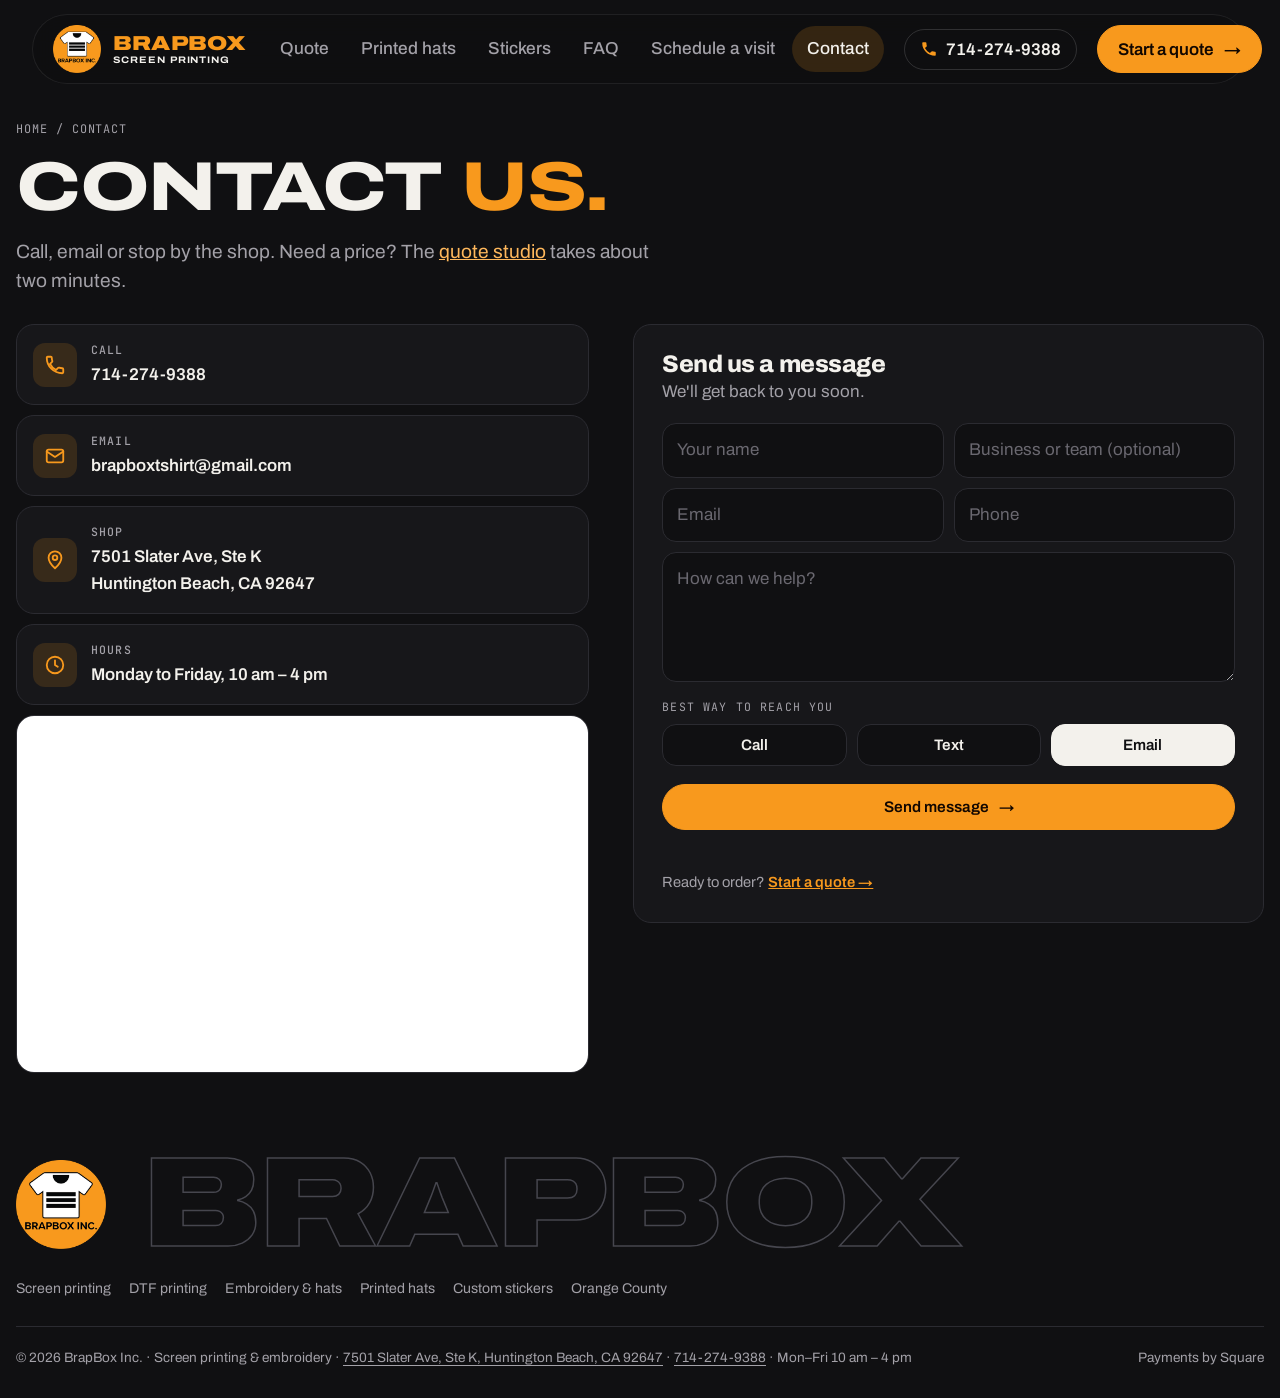
==== contact/index.html @ dcddce6b "Add files via upload" ====
<!doctype html>
<html lang="en">
<meta charset="utf-8">
<meta name="viewport" content="width=device-width, initial-scale=1, viewport-fit=cover">
<title>Contact BrapBox Screen Printing | Huntington Beach, CA</title>
<meta name="description" content="Call, email or visit BrapBox Screen Printing at 7501 Slater Ave, Ste K, Huntington Beach, CA. Open Monday to Friday, 10 am to 4 pm.">
<link rel="canonical" href="https://www.brapboxscreenprinting.com/contact/">
<meta name="robots" content="index, follow, max-image-preview:large">
<meta name="theme-color" content="#101012">
<meta property="og:type" content="website">
<meta property="og:site_name" content="BrapBox Screen Printing">
<meta property="og:locale" content="en_US">
<meta property="og:url" content="https://www.brapboxscreenprinting.com/contact/">
<meta property="og:title" content="Contact BrapBox Screen Printing | Huntington Beach, CA">
<meta property="og:description" content="Call, email or visit BrapBox Screen Printing at 7501 Slater Ave, Ste K, Huntington Beach, CA. Open Monday to Friday, 10 am to 4 pm.">
<meta property="og:image" content="https://www.brapboxscreenprinting.com/p/og-image.jpg">
<meta property="og:image:width" content="1200">
<meta property="og:image:height" content="630">
<meta name="twitter:card" content="summary_large_image">
<link rel="icon" type="image/png" href="/p/logo-64.png">
<link rel="apple-touch-icon" href="/p/logo.png">
<link rel="manifest" href="/site.webmanifest">
<link rel="preconnect" href="https://fonts.googleapis.com">
<link rel="preconnect" href="https://fonts.gstatic.com" crossorigin>
<link rel="stylesheet" href="https://fonts.googleapis.com/css2?family=Archivo:wdth,wght@62..125,400..900&family=JetBrains+Mono:wght@400;500&display=swap">
<link rel="stylesheet" href="/assets/pages.css">
<style>
.ct{display:grid;grid-template-columns:minmax(0,1fr) minmax(0,1.1fr);gap:clamp(20px,4vw,44px);margin-top:28px;align-items:start}
.ct-list{list-style:none;margin:0;padding:0;display:grid;gap:10px}
.ct-list li{display:grid;grid-template-columns:44px 1fr;gap:14px;align-items:center;padding:16px;border:1px solid var(--line);border-radius:var(--r);background:var(--bg2,#17171a)}
.ct-list .ic{width:44px;height:44px;border-radius:12px;display:grid;place-items:center;background:color-mix(in srgb,var(--brand) 14%,transparent);color:var(--brand)}
.ct-list .ic svg{width:22px;height:22px;fill:none;stroke:currentColor;stroke-width:2;stroke-linecap:round;stroke-linejoin:round}
.ct-list b{display:block;font-family:var(--mono);font-size:.72rem;letter-spacing:.1em;text-transform:uppercase;color:var(--muted);font-weight:500;margin-bottom:3px}
.ct-list a,.ct-list span{color:var(--fg);font-weight:600;text-decoration:none;overflow-wrap:anywhere}
.ct-list a:hover{color:var(--brand)}
.ct-map{margin-top:10px;border-radius:var(--r);overflow:hidden;border:1px solid var(--line);aspect-ratio:16/10;background:#17171a}
.ct-map iframe{width:100%;height:100%;border:0;display:block}
.ct-form{padding:clamp(18px,3vw,28px);border:1px solid var(--line);border-radius:var(--r);background:var(--bg2,#17171a)}
.ct-form h2{margin:0 0 4px;font-size:1.5rem}.ct-form .sub{color:var(--muted);margin:0 0 18px}
.ct-2{display:grid;grid-template-columns:1fr 1fr;gap:10px;margin-bottom:10px}
.ct-in,.ct-form textarea{width:100%;font:inherit;color:var(--fg);background:var(--bg);border:1px solid var(--line);border-radius:14px;padding:13px 14px}
.ct-in::placeholder,.ct-form textarea::placeholder{color:#6A6870;opacity:1}
.ct-in:focus,.ct-form textarea:focus{outline:2px solid var(--brand);outline-offset:1px}
.ct-form textarea{min-height:130px;resize:vertical;display:block}
.ct-lab{display:block;font-family:var(--mono);font-size:.72rem;letter-spacing:.1em;text-transform:uppercase;color:var(--muted);margin:16px 0 8px}
.ct-cm{display:grid;grid-template-columns:repeat(3,1fr);gap:10px}
.ct-cm button{padding:12px 8px;border-radius:14px;border:1px solid var(--line);background:var(--bg);color:var(--fg);font:600 .95rem var(--sans);cursor:pointer}
.ct-cm button[aria-pressed=true]{background:var(--fg);color:var(--bg);border-color:var(--fg)}
.ct-form .btn{width:100%;justify-content:center;margin-top:18px}
.ct-err{color:#ff7b7b;font-size:.9rem;min-height:1.2em;margin:10px 0 0}
.ct-hp{position:absolute;left:-9999px;width:1px;height:1px;overflow:hidden}
.ct-done{text-align:center;padding:30px 10px}.ct-done h2{font-size:1.6rem}.ct-done p{color:var(--muted)}
.ct-quote{margin-top:14px;color:var(--muted);font-size:.92rem}.ct-quote a{color:var(--brand);font-weight:600}
@media (max-width:860px){.ct{grid-template-columns:1fr}}
@media (max-width:520px){.ct-2{grid-template-columns:1fr}}
</style>

<script type="application/ld+json">{"@context":"https://schema.org","@graph":[{"@type":"ContactPage","@id":"https://www.brapboxscreenprinting.com/contact/#page","url":"https://www.brapboxscreenprinting.com/contact/","name":"Contact BrapBox Screen Printing","about":{"@id":"https://www.brapboxscreenprinting.com/#business"}},{"@type":"BreadcrumbList","itemListElement":[{"@type":"ListItem","position":1,"name":"Home","item":"https://www.brapboxscreenprinting.com/"},{"@type":"ListItem","position":2,"name":"Contact","item":"https://www.brapboxscreenprinting.com/contact/"}]}]}</script>
<div class="nav"><div class="wrap"><div class="bar">
  <a class="logo" href="/" aria-label="BrapBox Inc. home"><img class="logo-img" src="/p/logo.png" alt="" width="40" height="40"><span class="logo-t"><b>BrapBox</b><small>Screen printing</small></span></a>
  <nav class="links" aria-label="Main"><a href="/#studio">Quote</a><a href="/printed-hats/">Printed hats</a><a href="/custom-stickers/">Stickers</a><a href="/#faq">FAQ</a><a href="/#visit-us">Schedule a visit</a><a href="/contact/" aria-current="page">Contact</a></nav>
  <a class="navtel" href="tel:+17142749388" aria-label="Call BrapBox at 714-274-9388"><svg viewBox="0 0 24 24" aria-hidden="true"><path d="M6.6 10.8a15.1 15.1 0 0 0 6.6 6.6l2.2-2.2a1 1 0 0 1 1-.25 11.4 11.4 0 0 0 3.6.57 1 1 0 0 1 1 1V20a1 1 0 0 1-1 1A17 17 0 0 1 3 4a1 1 0 0 1 1-1h3.5a1 1 0 0 1 1 1c0 1.25.2 2.45.57 3.57a1 1 0 0 1-.25 1z"/></svg><span>714-274-9388</span></a>
  <a class="btn hot sm" href="/#studio">Start a quote <span class="ar">→</span></a>
  <button type="button" class="menu-btn" id="menuBtn" aria-expanded="false" aria-controls="mnav" aria-label="Open menu"><i></i><i></i></button>
</div>
<nav class="mnav" id="mnav" aria-label="Main" hidden><a href="/">Home</a><a href="/#studio">Quote</a><a href="/printed-hats/">Printed hats</a><a href="/custom-stickers/">Stickers</a><a href="/#faq">FAQ</a><a href="/#visit-us">Schedule a visit</a><a href="/contact/" aria-current="page">Contact</a><a class="mnav-tel" href="tel:+17142749388">Call 714-274-9388</a></nav>
</div></div>
<main class="svc"><div class="wrap">
<p class="crumbs"><a href="/">Home</a> / Contact</p>
<h1>Contact <em>us.</em></h1>
<p class="lead">Call, email or stop by the shop. Need a price? The <a href="/#studio">quote studio</a> takes about two minutes.</p>
<div class="ct">
<div>
<ul class="ct-list">
<li><span class="ic" aria-hidden="true"><svg viewBox="0 0 24 24"><path d="M6.6 10.8a15.1 15.1 0 0 0 6.6 6.6l2.2-2.2a1 1 0 0 1 1-.25 11.4 11.4 0 0 0 3.6.57 1 1 0 0 1 1 1V20a1 1 0 0 1-1 1A17 17 0 0 1 3 4a1 1 0 0 1 1-1h3.5a1 1 0 0 1 1 1c0 1.25.2 2.45.57 3.57a1 1 0 0 1-.25 1z"/></svg></span><div><b>Call</b><a href="tel:+17142749388">714-274-9388</a></div></li>
<li><span class="ic" aria-hidden="true"><svg viewBox="0 0 24 24"><rect x="3" y="5" width="18" height="14" rx="2"/><path d="m3 7 9 6 9-6"/></svg></span><div><b>Email</b><a href="mailto:brapboxtshirt@gmail.com">brapboxtshirt@gmail.com</a></div></li>
<li><span class="ic" aria-hidden="true"><svg viewBox="0 0 24 24"><path d="M12 21s-7-6.2-7-11.5A7 7 0 0 1 19 9.5C19 14.8 12 21 12 21z"/><circle cx="12" cy="9.5" r="2.5"/></svg></span><div><b>Shop</b><a href="https://www.google.com/maps/search/?api=1&amp;query=7501+Slater+Ave+Ste+K+Huntington+Beach+CA+92647" target="_blank" rel="noopener">7501 Slater Ave, Ste K<br>Huntington Beach, CA 92647</a></div></li>
<li><span class="ic" aria-hidden="true"><svg viewBox="0 0 24 24"><circle cx="12" cy="12" r="9"/><path d="M12 7v5l3 2"/></svg></span><div><b>Hours</b><span>Monday to Friday, 10 am – 4 pm</span></div></li>
</ul>
<div class="ct-map"><iframe src="https://www.google.com/maps?q=7501+Slater+Ave+Ste+K,+Huntington+Beach,+CA+92647&output=embed" title="Map to BrapBox at 7501 Slater Ave, Huntington Beach" loading="lazy" referrerpolicy="no-referrer-when-downgrade"></iframe></div>
</div>
<div class="ct-form" id="ctBox">
<form id="ctForm" novalidate>
<h2>Send us a message</h2><p class="sub">We'll get back to you soon.</p>
<div class="ct-2"><input class="ct-in" id="ctName" placeholder="Your name" autocomplete="name" aria-label="Your name"><input class="ct-in" id="ctOrg" placeholder="Business or team (optional)" autocomplete="organization" aria-label="Business or team"></div>
<div class="ct-2"><input class="ct-in" type="email" id="ctEmail" placeholder="Email" autocomplete="email" aria-label="Email"><input class="ct-in" type="tel" id="ctPhone" placeholder="Phone" autocomplete="tel" aria-label="Phone"></div>
<textarea id="ctMsg" placeholder="How can we help?" aria-label="Your message" maxlength="3000"></textarea>
<span class="ct-lab">Best way to reach you</span>
<div class="ct-cm" id="ctCM" role="group" aria-label="Best way to reach you"><button type="button" data-v="call" aria-pressed="false">Call</button><button type="button" data-v="text" aria-pressed="false">Text</button><button type="button" data-v="email" aria-pressed="true">Email</button></div>
<div class="ct-hp" aria-hidden="true"><input id="ctHp" tabindex="-1" autocomplete="off"></div>
<button type="submit" class="btn hot" id="ctSend">Send message <span class="ar">→</span></button>
<p class="ct-err" id="ctErr" role="alert"></p>
</form>
<p class="ct-quote">Ready to order? <a href="/#studio">Start a quote →</a></p>
</div>
</div>
</div></main>
<footer><div class="wrap"><div class="foot-brand"><img src="/p/logo.png" alt="BrapBox Inc. logo" width="120" height="120" loading="lazy"><div class="mega-wrap"><div class="mega" aria-hidden="true">BrapBox</div></div></div>
<nav class="foot-links" aria-label="Services"><a href="/screen-printing/">Screen printing</a><a href="/dtf-printing/">DTF printing</a><a href="/embroidery/">Embroidery &amp; hats</a><a href="/printed-hats/">Printed hats</a><a href="/custom-stickers/">Custom stickers</a><a href="/orange-county/">Orange County</a></nav>
<div class="foot"><span>© 2026 BrapBox Inc. · Screen printing &amp; embroidery · <a href="/#visit-us" class="footvisit">7501 Slater Ave, Ste K, Huntington Beach, CA 92647</a> · <a href="tel:+17142749388" class="footvisit">714-274-9388</a> · Mon–Fri 10 am – 4 pm</span><span>Payments by Square</span></div></div></footer>
<script>
(()=>{const b=document.getElementById("menuBtn"),m=document.getElementById("mnav");
b.addEventListener("click",()=>{const o=m.hidden;m.hidden=!o;b.setAttribute("aria-expanded",String(o));});
addEventListener("keydown",e=>{if(e.key==="Escape"&&!m.hidden){m.hidden=true;b.setAttribute("aria-expanded","false");}});})();
(()=>{const $=id=>document.getElementById(id);let cm="email";
const PREVIEW=location.protocol==="file:"||/claude|anthropic|localhost|127\.0\.0\.1/i.test(location.hostname);
$("ctCM").addEventListener("click",e=>{const b=e.target.closest("button");if(!b)return;cm=b.dataset.v;$("ctCM").querySelectorAll("button").forEach(x=>x.setAttribute("aria-pressed",String(x===b)));});
$("ctForm").addEventListener("submit",async e=>{e.preventDefault();const err=$("ctErr");err.textContent="";
  const name=$("ctName").value.trim(),email=$("ctEmail").value.trim(),phone=$("ctPhone").value.trim(),msg=$("ctMsg").value.trim();
  if(!name){err.textContent="Please add your name.";$("ctName").focus();return;}
  if(!/^[^@\s]+@[^@\s]+\.[^@\s]+$/.test(email)&&phone.replace(/\D/g,"").length<10){err.textContent="Please add an email or phone number so we can reach you.";$("ctEmail").focus();return;}
  if(!msg){err.textContent="Please write a short message.";$("ctMsg").focus();return;}
  const b=$("ctSend"),old=b.innerHTML;b.disabled=true;b.textContent="Sending…";
  const ref="BB-C"+Date.now().toString(36).slice(-5).toUpperCase();
  const data={type:"quote",name,org:$("ctOrg").value.trim(),email,phone,contact:cm,summary:"CONTACT FORM MESSAGE\n"+msg,when:"Not given",ship:"Not given",notes:msg,ref,hp:$("ctHp").value,files:[]};
  let ok=false;
  if(PREVIEW){console.info("[BrapBox] preview host, message not sent",data);ok=true;}
  else{try{const r=await fetch("/api/lead",{method:"POST",headers:{"Content-Type":"application/json"},body:JSON.stringify(data)});let j={};try{j=await r.json();}catch(_){}ok=r.ok&&j.ok;}catch(_){}}
  if(!ok){b.disabled=false;b.innerHTML=old;err.innerHTML='Sorry, that didn\'t go through. Please call <a href="tel:+17142749388">714-274-9388</a> or email <a href="mailto:brapboxtshirt@gmail.com">brapboxtshirt@gmail.com</a>.';return;}
  $("ctBox").innerHTML='<div class="ct-done"><h2>Thanks, '+name.split(" ")[0].replace(/[<>&"]/g,"")+'.</h2><p>Your message is in. We\'ll get back to you soon.</p><p class="ct-quote" style="margin-top:18px">Ready to order? <a href="/#studio">Start a quote →</a></p></div>';});})();
</script>
---- assets/pages.css ----
/* Shared styles for the service pages. Nav and footer rules are copied from index.html; keep them in sync. */
:root{color-scheme:dark;
  --bg:#101012; --bg2:#17171A; --bg3:#1F1F23; --fg:#F3F1EC; --muted:#A3A1A8; --dim:#46464E; --line:#2B2B31;
  --brand:#F8991D; --brand2:#FFB85C; --brand-ink:#120700; --lime:#B7E33B;
  --sans:"Archivo", "Helvetica Neue", Arial, sans-serif;
  --mono:"JetBrains Mono", ui-monospace, Menlo, monospace;
  --r:18px; --r-lg:28px;
  --ease:cubic-bezier(.2,.8,.2,1);}
*{box-sizing:border-box}
[hidden]{display:none!important}
html{scroll-behavior:smooth}
body{background:var(--bg);color:var(--fg);font-family:var(--sans);font-size:16px;line-height:1.55;-webkit-font-smoothing:antialiased;overflow-x:hidden}
body::before{content:"";position:fixed;inset:0 0 auto;height:env(safe-area-inset-top,0px);z-index:90;background:var(--bg)}
.wrap{max-width:1320px;margin:0 auto;padding-left:max(16px,env(safe-area-inset-left,0px));padding-right:max(16px,env(safe-area-inset-right,0px))}
h1,h2,h3{margin:0;font-weight:800;line-height:.92;letter-spacing:-.02em;text-wrap:balance}
p{margin:0}
a{color:inherit}
.tag{font-family:var(--mono);font-size:.74rem;letter-spacing:.12em;text-transform:uppercase;color:var(--brand)}
.muted{color:var(--muted)}
:focus-visible{outline:2px solid var(--brand);outline-offset:3px}
@media (prefers-reduced-motion: reduce){html{scroll-behavior:auto}*{animation:none!important;transition:none!important}}
.nav{position:fixed;z-index:80;top:calc(env(safe-area-inset-top,0px) + 14px);left:0;right:0;pointer-events:none}
.nav .bar{pointer-events:auto;display:flex;align-items:center;gap:18px;padding:8px 8px 8px 16px;border-radius:999px;background:rgba(14,14,16,.6);backdrop-filter:blur(16px) saturate(1.4);border:1px solid rgba(255,255,255,.08);max-width:1080px;margin:0 auto}
.logo{display:flex;align-items:center;gap:10px;text-decoration:none;font-weight:900;font-stretch:125%;text-transform:uppercase;font-size:1.05rem;letter-spacing:.01em}
.logo-img{width:40px;height:40px;flex:none;display:block;transition:transform .5s var(--ease)}
.logo:hover .logo-img{transform:rotate(-12deg)}
.foot-brand{display:flex;align-items:center;gap:clamp(16px,3vw,36px)}
.foot-brand img{width:clamp(64px,9vw,120px);height:auto;flex:none}
.foot-brand .mega{min-width:0;font-size:clamp(2.6rem,13vw,13rem)}
@media (max-width:640px){.foot-brand{flex-direction:column;align-items:flex-start}.foot-brand .mega{font-size:13.6vw}}
.nav .links{display:flex;gap:2px;margin-left:auto}
.nav .links a{text-decoration:none;font-size:.9rem;font-weight:500;color:var(--muted);padding:8px 13px;border-radius:999px;transition:color .2s,background .2s}
.nav .links a:hover{color:var(--fg);background:rgba(255,255,255,.06)}
.btn{display:inline-flex;align-items:center;justify-content:center;gap:10px;font:600 .96rem var(--sans);padding:14px 22px;border-radius:999px;border:1px solid rgba(255,255,255,.18);background:transparent;color:var(--fg);text-decoration:none;cursor:pointer;transition:transform .25s var(--ease),background .25s,border-color .25s;white-space:nowrap}
.btn:hover{transform:translateY(-2px);border-color:rgba(255,255,255,.4)}
.btn.hot{background:var(--brand);border-color:var(--brand);color:var(--brand-ink)}
.btn.hot:hover{background:var(--brand2);border-color:var(--brand2)}
.btn.light{background:var(--fg);color:var(--bg);border-color:var(--fg)}
.btn.sm{padding:9px 16px;font-size:.88rem}
.btn .ar{transition:transform .25s var(--ease)}
.btn:hover .ar{transform:translateX(4px)}
@media (max-width:860px){.nav .links{display:none}.nav .bar .btn{margin-left:auto}.nav .bar{margin-inline:16px}}
.navtel{display:inline-flex;align-items:center;gap:8px;text-decoration:none;font:600 .88rem var(--sans);color:var(--fg);padding:8px 12px;border-radius:999px;border:1px solid rgba(255,255,255,.14);white-space:nowrap}
.navtel svg{width:15px;height:15px;fill:var(--brand)}
.navtel:hover{border-color:var(--brand)}
.nav .links a{white-space:nowrap}
@media (max-width:1240px){.navtel span{display:none}.navtel{padding:9px}.nav .bar{gap:12px}}
@media (max-width:860px){.navtel{margin-left:auto}.nav .bar{gap:8px}.nav .bar .btn{margin-left:0}}
@media (max-width:400px){.nav .bar .btn .ar{display:none}}
body{font-size:17px}
.btn{min-height:44px}
.btn.sm{min-height:40px}
.footvisit{color:inherit;text-decoration:underline;text-underline-offset:3px}
.footvisit:hover{color:var(--brand)}
.hours{display:grid;grid-template-columns:auto 1fr;gap:6px 22px;margin:0;font-size:.95rem}
.hours dt{color:var(--muted)}
.hours dd{margin:0;font-family:var(--mono);font-size:.9rem}
footer{padding-block:40px 30px;overflow:hidden}
.mega{font-stretch:125%;font-weight:900;text-transform:uppercase;font-size:clamp(4rem,17.5vw,17rem);line-height:.8;letter-spacing:-.02em;color:transparent;-webkit-text-stroke:1.5px var(--dim);white-space:nowrap;transition:color .6s}
.mega:hover{color:var(--brand);-webkit-text-stroke-color:var(--brand)}
.foot{display:flex;flex-wrap:wrap;justify-content:space-between;gap:12px;color:var(--muted);font-size:.85rem;margin-top:26px;border-top:1px solid var(--line);padding-top:20px}
.mega{font-size:clamp(3rem,12vw,11rem)}
.foot-brand .mega{font-size:clamp(2.4rem,10vw,9.5rem)}
.foot-brand img{width:clamp(56px,7vw,96px)}
@media (max-width:640px){.foot-brand .mega{font-size:13.6vw}}
.nav .links a[aria-current="page"]{color:var(--fg);background:rgba(248,153,29,.16)}
.menu-btn{display:none;width:42px;height:42px;border-radius:50%;border:1px solid rgba(255,255,255,.16);background:transparent;cursor:pointer;flex:none;place-content:center;gap:5px;padding:0}
.menu-btn i{display:block;width:16px;height:2px;background:var(--fg);border-radius:2px;transition:transform .3s var(--ease)}
.menu-btn[aria-expanded="true"] i:first-child{transform:translateY(3.5px) rotate(45deg)}
.menu-btn[aria-expanded="true"] i:last-child{transform:translateY(-3.5px) rotate(-45deg)}
.mnav{pointer-events:auto;margin:8px 16px 0;padding:10px;border-radius:22px;background:rgba(14,14,16,.96);backdrop-filter:blur(16px);border:1px solid rgba(255,255,255,.1);display:grid;gap:2px;box-shadow:0 24px 50px rgba(0,0,0,.5);animation:mnin .3s var(--ease)}
.mnav[hidden]{display:none}
@keyframes mnin{from{opacity:0;transform:translateY(-8px)}}
.mnav a{text-decoration:none;color:var(--fg);font-size:1.05rem;font-weight:600;padding:13px 14px;border-radius:14px}
.mnav a[aria-current="page"]{background:rgba(248,153,29,.16);color:var(--brand2)}
.mnav a:active{background:rgba(255,255,255,.06)}
.mnav .mnav-tel{margin-top:6px;border-top:1px solid var(--line);border-radius:0 0 14px 14px;color:var(--brand);font-family:var(--mono);font-size:.9rem}
@media (max-width:860px){.menu-btn{display:grid}.navtel{display:none}}
.nav .bar{gap:20px;padding:10px 10px 10px 20px;max-width:1296px}
.nav .logo{font-size:1.26rem;gap:12px}
.nav .logo-img{width:48px;height:48px}
.nav .links a{font-size:1.08rem;padding:10px 15px}
.nav .bar .btn.sm{font-size:1.06rem;padding:11px 20px;min-height:48px}
.navtel{font-size:1.05rem;padding:10px 15px}
.navtel svg{width:18px;height:18px}
.menu-btn{width:50px;height:50px}
.menu-btn i{width:19px}
@media (max-width:1330px){.nav .bar{margin-inline:16px}}
@media (max-width:1240px){.navtel{padding:12px}.nav .links a{padding:10px 12px}}
@media (max-width:1060px){.nav .links a{font-size:.98rem;padding:9px 10px}.nav .bar{gap:12px}}
@media (max-width:860px){.nav .bar{gap:8px;padding:8px 8px 8px 14px}.nav .logo{font-size:1.15rem}.nav .logo-img{width:44px;height:44px}.nav .bar .btn.sm{font-size:1rem;padding:10px 16px}}
@media (max-width:380px){.nav .logo{font-size:1rem}.nav .logo-img{width:38px;height:38px}.nav .bar .btn.sm{font-size:.92rem;padding:9px 13px}}
@media (max-width:1000px){.nav .links{display:none}.menu-btn{display:grid}.navtel{display:none}.nav .bar .btn.sm{margin-left:auto}}
@media (min-width:1001px){.mnav{display:none!important}}
@media (max-width:860px){.nav .wrap{padding-inline:0}.nav .bar{margin-inline:12px}.mnav{margin-inline:12px}}
@media (max-width:420px){.nav .logo{font-size:1rem;gap:8px}.nav .logo-img{width:40px;height:40px}.nav .bar .btn.sm{font-size:.95rem;padding:10px 14px}.nav .bar .btn.sm .ar{display:none}.menu-btn{width:46px;height:46px}}
@media (max-width:380px){.nav .logo{font-size:.86rem;gap:6px}.nav .logo-img{width:36px;height:36px}.nav .bar{gap:6px;padding-left:10px}.nav .bar .btn.sm{font-size:.88rem;padding:9px 12px}.menu-btn{width:42px;height:42px}}
@media (max-width:330px){.nav .logo{font-size:0;gap:0}}
.mega-wrap{min-width:0;display:inline-grid;justify-items:start}
.mega-wrap .mega{width:max-content;max-width:100%}
.mega-sub{font-stretch:125%;font-weight:900;text-transform:uppercase;color:#F4F2EE;line-height:1;white-space:nowrap;margin-top:.2em;font-size:2rem}
.logo-t{display:grid;line-height:1}
.logo-t b{color:var(--brand);font-weight:900}
.logo-t small{font-size:.47em;letter-spacing:.1em;color:#F4F2EE;font-weight:700;margin-top:.35em;font-stretch:115%;white-space:nowrap}

body{margin:0}
.svc{padding-top:calc(env(safe-area-inset-top,0px) + 120px);padding-bottom:40px}
.crumbs{font-family:var(--mono);font-size:.74rem;letter-spacing:.08em;text-transform:uppercase;color:var(--muted);margin-bottom:18px}
.crumbs a{text-decoration:none}.crumbs a:hover{color:var(--brand)}
.svc h1{font-size:clamp(2.2rem,5.4vw,4.4rem);font-stretch:125%;text-transform:uppercase;line-height:.9;max-width:16ch}
.svc h1 em{font-style:normal;color:var(--brand)}
.lead{font-size:clamp(1.05rem,1.5vw,1.22rem);color:var(--muted);max-width:60ch;margin-top:18px}
.ctas{display:flex;flex-wrap:wrap;gap:10px;margin-top:26px}
.blk{margin-top:clamp(48px,7vw,80px)}
.blk h2{font-size:clamp(1.5rem,2.8vw,2.3rem);font-stretch:118%;text-transform:uppercase;margin-bottom:18px}
.grid2{display:grid;grid-template-columns:1fr 1fr;gap:14px}
.card{background:var(--bg2);border:1px solid var(--line);border-radius:var(--r);padding:20px 22px}
.card h3{font-size:1.08rem;line-height:1.2;margin-bottom:6px;letter-spacing:0}
.card p{color:var(--muted);font-size:.98rem}
.facts{list-style:none;margin:0;padding:0;display:grid;gap:0;border-top:1px solid var(--line)}
.facts li{display:grid;grid-template-columns:minmax(150px,240px) 1fr;gap:16px;padding:14px 0;border-bottom:1px solid var(--line)}
.facts b{font-weight:700}.facts span{color:var(--muted)}
.steps{list-style:none;margin:0;padding:0;display:grid;grid-template-columns:repeat(4,1fr);gap:14px;counter-reset:s}
.steps li{counter-increment:s;background:var(--bg2);border:1px solid var(--line);border-radius:var(--r);padding:18px 20px}
.steps li::before{content:counter(s);display:grid;place-items:center;width:26px;height:26px;border-radius:50%;background:var(--brand);color:var(--brand-ink);font:700 .78rem var(--mono);margin-bottom:10px}
.steps b{display:block;margin-bottom:4px}.steps span{color:var(--muted);font-size:.95rem}
.photos{display:grid;grid-template-columns:repeat(3,1fr);gap:12px;margin:0;padding:0;list-style:none}
.photos figure{margin:0}
.photos img{width:100%;height:auto;aspect-ratio:4/3;object-fit:cover;border-radius:var(--r);display:block;background:var(--bg3)}
.photos figcaption{font-size:.86rem;color:var(--muted);margin-top:8px}
.qa details{border-bottom:1px solid var(--line)}
.qa summary{cursor:pointer;font-weight:700;padding:16px 2px;list-style:none}
.qa summary::-webkit-details-marker{display:none}
.qa summary::after{content:"+";float:right;color:var(--brand);font-weight:400}
.qa details[open] summary::after{content:"–"}
.qa p{color:var(--muted);padding:0 2px 18px;max-width:70ch}
.qa a,.card a,.facts a,.lead a{color:var(--brand2)}
.cta-band{margin-top:clamp(48px,7vw,80px);background:var(--bg2);border:1px solid var(--line);border-radius:var(--r-lg);padding:clamp(22px,4vw,40px);display:flex;flex-wrap:wrap;align-items:center;justify-content:space-between;gap:18px}
.cta-band h2{font-size:clamp(1.4rem,2.6vw,2.1rem);font-stretch:118%;text-transform:uppercase}
.cta-band p{color:var(--muted);margin-top:6px}
.more{display:flex;flex-wrap:wrap;gap:8px}
.more a{text-decoration:none;border:1px solid var(--line);border-radius:999px;padding:9px 16px;font-size:.92rem}
.more a:hover{border-color:var(--brand);color:var(--brand2)}
.foot-links{display:flex;flex-wrap:wrap;gap:6px 18px;margin-top:22px;font-size:.88rem;color:var(--muted)}
.foot-links a{text-decoration:none}.foot-links a:hover{color:var(--brand)}
@media (max-width:860px){.steps{grid-template-columns:1fr 1fr}.photos{grid-template-columns:1fr 1fr}.photos li:nth-child(3){display:none}}
@media (max-width:560px){.grid2,.steps{grid-template-columns:1fr}.facts li{grid-template-columns:1fr;gap:2px}}
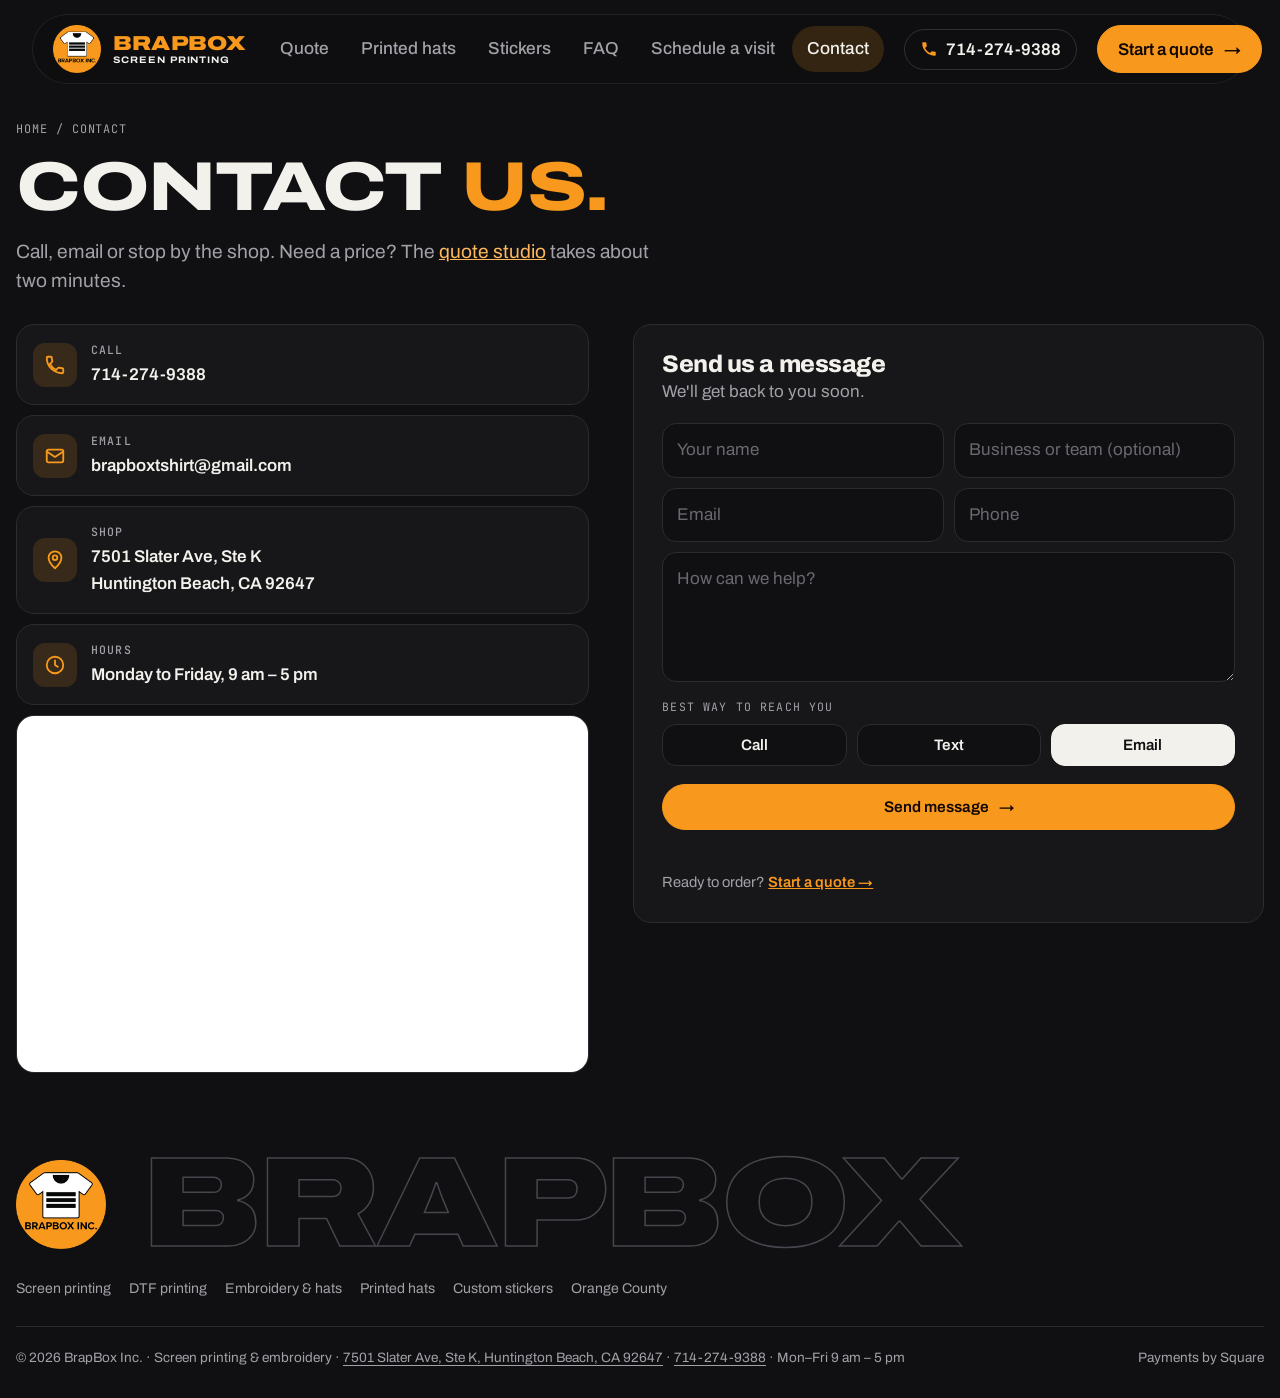
==== commit 0a0d176f: "Hours Mon-Fri 9am-5pm" ====
--- a/contact/index.html
+++ b/contact/index.html
@@ -3,7 +3,7 @@
 <meta charset="utf-8">
 <meta name="viewport" content="width=device-width, initial-scale=1, viewport-fit=cover">
 <title>Contact BrapBox Screen Printing | Huntington Beach, CA</title>
-<meta name="description" content="Call, email or visit BrapBox Screen Printing at 7501 Slater Ave, Ste K, Huntington Beach, CA. Open Monday to Friday, 10 am to 4 pm.">
+<meta name="description" content="Call, email or visit BrapBox Screen Printing at 7501 Slater Ave, Ste K, Huntington Beach, CA. Open Monday to Friday, 9 am to 5 pm.">
 <link rel="canonical" href="https://www.brapboxscreenprinting.com/contact/">
 <meta name="robots" content="index, follow, max-image-preview:large">
 <meta name="theme-color" content="#101012">
@@ -12,7 +12,7 @@
 <meta property="og:locale" content="en_US">
 <meta property="og:url" content="https://www.brapboxscreenprinting.com/contact/">
 <meta property="og:title" content="Contact BrapBox Screen Printing | Huntington Beach, CA">
-<meta property="og:description" content="Call, email or visit BrapBox Screen Printing at 7501 Slater Ave, Ste K, Huntington Beach, CA. Open Monday to Friday, 10 am to 4 pm.">
+<meta property="og:description" content="Call, email or visit BrapBox Screen Printing at 7501 Slater Ave, Ste K, Huntington Beach, CA. Open Monday to Friday, 9 am to 5 pm.">
 <meta property="og:image" content="https://www.brapboxscreenprinting.com/p/og-image.jpg">
 <meta property="og:image:width" content="1200">
 <meta property="og:image:height" content="630">
@@ -75,7 +75,7 @@
 <li><span class="ic" aria-hidden="true"><svg viewBox="0 0 24 24"><path d="M6.6 10.8a15.1 15.1 0 0 0 6.6 6.6l2.2-2.2a1 1 0 0 1 1-.25 11.4 11.4 0 0 0 3.6.57 1 1 0 0 1 1 1V20a1 1 0 0 1-1 1A17 17 0 0 1 3 4a1 1 0 0 1 1-1h3.5a1 1 0 0 1 1 1c0 1.25.2 2.45.57 3.57a1 1 0 0 1-.25 1z"/></svg></span><div><b>Call</b><a href="tel:+17142749388">714-274-9388</a></div></li>
 <li><span class="ic" aria-hidden="true"><svg viewBox="0 0 24 24"><rect x="3" y="5" width="18" height="14" rx="2"/><path d="m3 7 9 6 9-6"/></svg></span><div><b>Email</b><a href="mailto:brapboxtshirt@gmail.com">brapboxtshirt@gmail.com</a></div></li>
 <li><span class="ic" aria-hidden="true"><svg viewBox="0 0 24 24"><path d="M12 21s-7-6.2-7-11.5A7 7 0 0 1 19 9.5C19 14.8 12 21 12 21z"/><circle cx="12" cy="9.5" r="2.5"/></svg></span><div><b>Shop</b><a href="https://www.google.com/maps/search/?api=1&amp;query=7501+Slater+Ave+Ste+K+Huntington+Beach+CA+92647" target="_blank" rel="noopener">7501 Slater Ave, Ste K<br>Huntington Beach, CA 92647</a></div></li>
-<li><span class="ic" aria-hidden="true"><svg viewBox="0 0 24 24"><circle cx="12" cy="12" r="9"/><path d="M12 7v5l3 2"/></svg></span><div><b>Hours</b><span>Monday to Friday, 10 am – 4 pm</span></div></li>
+<li><span class="ic" aria-hidden="true"><svg viewBox="0 0 24 24"><circle cx="12" cy="12" r="9"/><path d="M12 7v5l3 2"/></svg></span><div><b>Hours</b><span>Monday to Friday, 9 am – 5 pm</span></div></li>
 </ul>
 <div class="ct-map"><iframe src="https://www.google.com/maps?q=7501+Slater+Ave+Ste+K,+Huntington+Beach,+CA+92647&output=embed" title="Map to BrapBox at 7501 Slater Ave, Huntington Beach" loading="lazy" referrerpolicy="no-referrer-when-downgrade"></iframe></div>
 </div>
@@ -97,7 +97,7 @@
 </div></main>
 <footer><div class="wrap"><div class="foot-brand"><img src="/p/logo.png" alt="BrapBox Inc. logo" width="120" height="120" loading="lazy"><div class="mega-wrap"><div class="mega" aria-hidden="true">BrapBox</div></div></div>
 <nav class="foot-links" aria-label="Services"><a href="/screen-printing/">Screen printing</a><a href="/dtf-printing/">DTF printing</a><a href="/embroidery/">Embroidery &amp; hats</a><a href="/printed-hats/">Printed hats</a><a href="/custom-stickers/">Custom stickers</a><a href="/orange-county/">Orange County</a></nav>
-<div class="foot"><span>© 2026 BrapBox Inc. · Screen printing &amp; embroidery · <a href="/#visit-us" class="footvisit">7501 Slater Ave, Ste K, Huntington Beach, CA 92647</a> · <a href="tel:+17142749388" class="footvisit">714-274-9388</a> · Mon–Fri 10 am – 4 pm</span><span>Payments by Square</span></div></div></footer>
+<div class="foot"><span>© 2026 BrapBox Inc. · Screen printing &amp; embroidery · <a href="/#visit-us" class="footvisit">7501 Slater Ave, Ste K, Huntington Beach, CA 92647</a> · <a href="tel:+17142749388" class="footvisit">714-274-9388</a> · Mon–Fri 9 am – 5 pm</span><span>Payments by Square</span></div></div></footer>
 <script>
 (()=>{const b=document.getElementById("menuBtn"),m=document.getElementById("mnav");
 b.addEventListener("click",()=>{const o=m.hidden;m.hidden=!o;b.setAttribute("aria-expanded",String(o));});
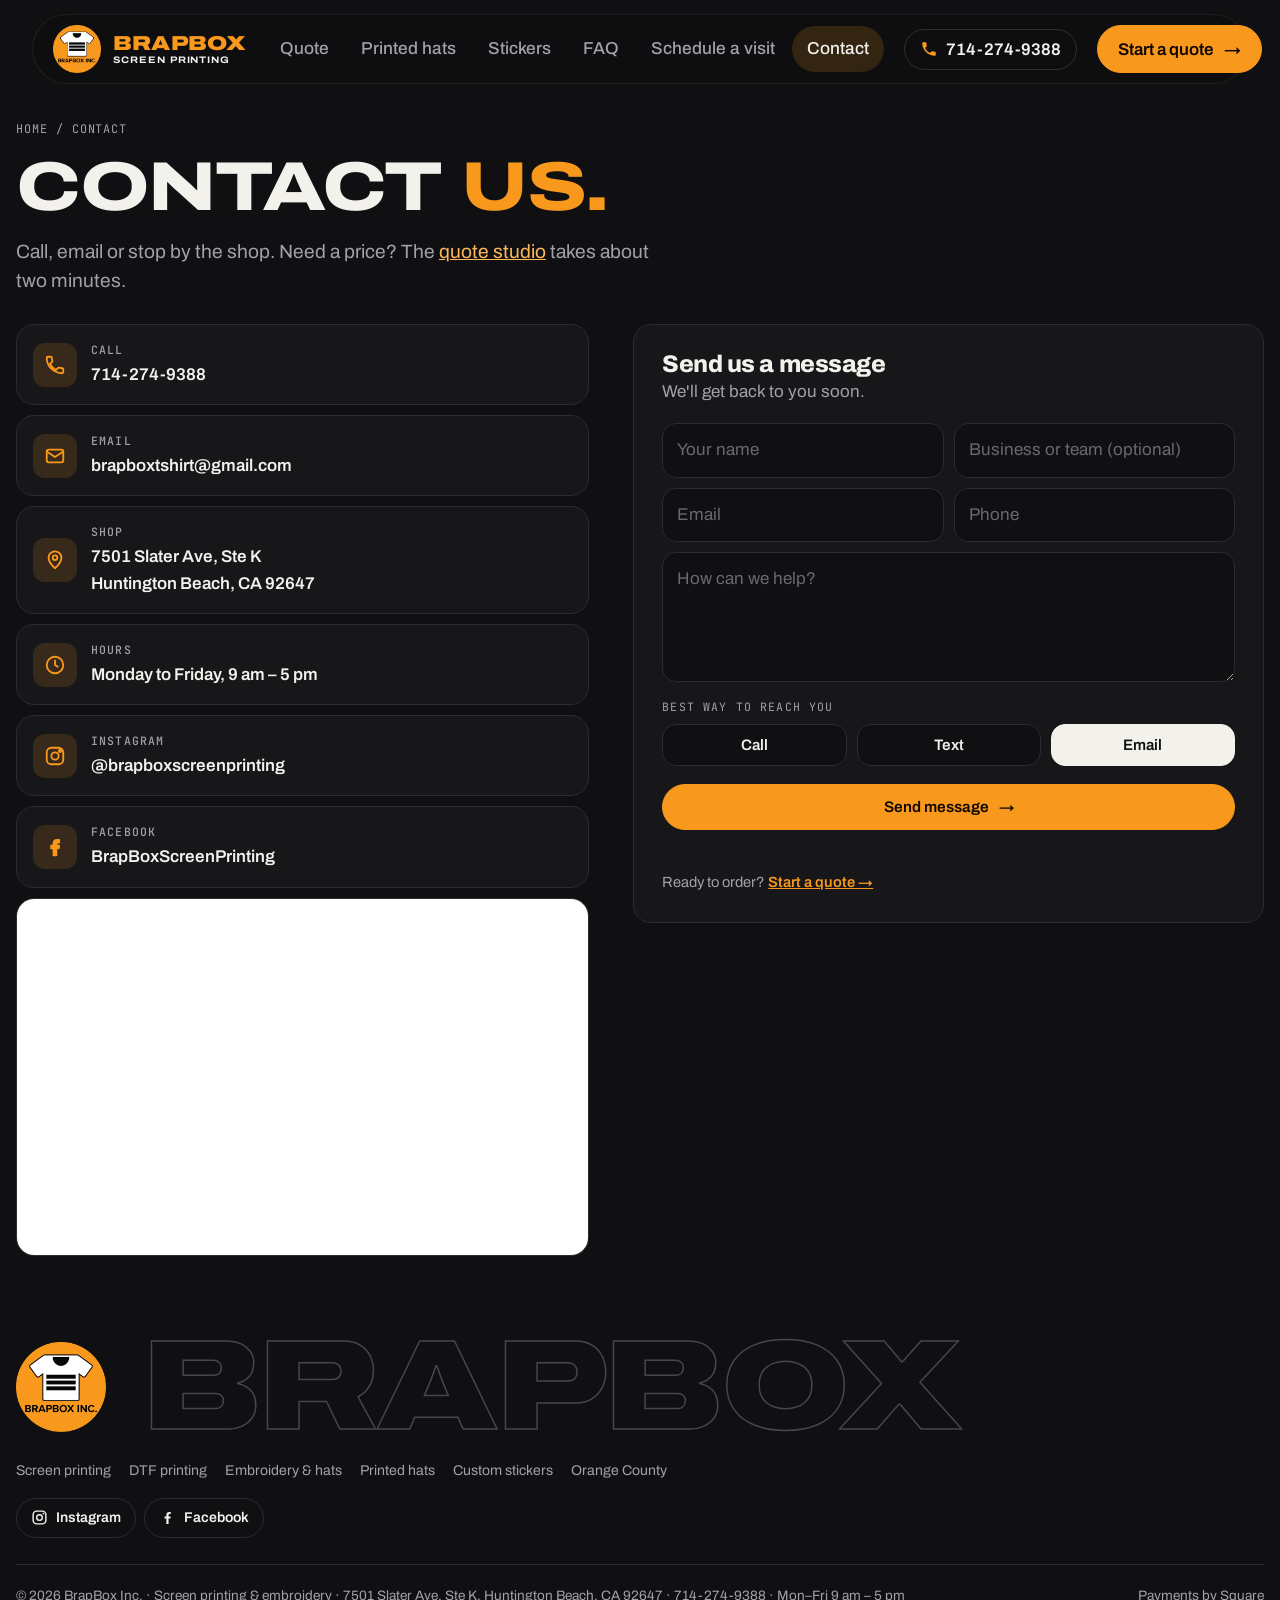
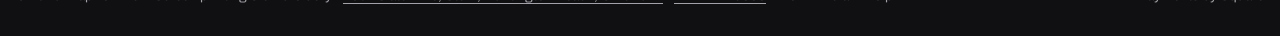
==== commit 02e0ff3d: "Add Instagram and Facebook links" ====
--- a/contact/index.html
+++ b/contact/index.html
@@ -76,7 +76,7 @@
 <li><span class="ic" aria-hidden="true"><svg viewBox="0 0 24 24"><rect x="3" y="5" width="18" height="14" rx="2"/><path d="m3 7 9 6 9-6"/></svg></span><div><b>Email</b><a href="mailto:brapboxtshirt@gmail.com">brapboxtshirt@gmail.com</a></div></li>
 <li><span class="ic" aria-hidden="true"><svg viewBox="0 0 24 24"><path d="M12 21s-7-6.2-7-11.5A7 7 0 0 1 19 9.5C19 14.8 12 21 12 21z"/><circle cx="12" cy="9.5" r="2.5"/></svg></span><div><b>Shop</b><a href="https://www.google.com/maps/search/?api=1&amp;query=7501+Slater+Ave+Ste+K+Huntington+Beach+CA+92647" target="_blank" rel="noopener">7501 Slater Ave, Ste K<br>Huntington Beach, CA 92647</a></div></li>
 <li><span class="ic" aria-hidden="true"><svg viewBox="0 0 24 24"><circle cx="12" cy="12" r="9"/><path d="M12 7v5l3 2"/></svg></span><div><b>Hours</b><span>Monday to Friday, 9 am – 5 pm</span></div></li>
-</ul>
+<li><span class="ic" aria-hidden="true"><svg viewBox="0 0 24 24"><rect x="3" y="3" width="18" height="18" rx="5" fill="none" stroke="currentColor" stroke-width="2"/><circle cx="12" cy="12" r="4" fill="none" stroke="currentColor" stroke-width="2"/><circle cx="17.5" cy="6.5" r="1.3" fill="currentColor"/></svg></span><div><b>Instagram</b><a href="https://www.instagram.com/brapboxscreenprinting/" target="_blank" rel="noopener me">@brapboxscreenprinting</a></div></li><li><span class="ic" aria-hidden="true"><svg viewBox="0 0 24 24"><path fill="currentColor" d="M13.5 21v-7.5h2.6l.4-3h-3V8.6c0-.9.3-1.5 1.5-1.5h1.6V4.4c-.3 0-1.2-.1-2.3-.1-2.3 0-3.9 1.4-3.9 4V10.5H7.8v3h2.6V21z"/></svg></span><div><b>Facebook</b><a href="https://www.facebook.com/BrapBoxScreenPrinting" target="_blank" rel="noopener me">BrapBoxScreenPrinting</a></div></li></ul>
 <div class="ct-map"><iframe src="https://www.google.com/maps?q=7501+Slater+Ave+Ste+K,+Huntington+Beach,+CA+92647&output=embed" title="Map to BrapBox at 7501 Slater Ave, Huntington Beach" loading="lazy" referrerpolicy="no-referrer-when-downgrade"></iframe></div>
 </div>
 <div class="ct-form" id="ctBox">
@@ -96,7 +96,7 @@
 </div>
 </div></main>
 <footer><div class="wrap"><div class="foot-brand"><img src="/p/logo.png" alt="BrapBox Inc. logo" width="120" height="120" loading="lazy"><div class="mega-wrap"><div class="mega" aria-hidden="true">BrapBox</div></div></div>
-<nav class="foot-links" aria-label="Services"><a href="/screen-printing/">Screen printing</a><a href="/dtf-printing/">DTF printing</a><a href="/embroidery/">Embroidery &amp; hats</a><a href="/printed-hats/">Printed hats</a><a href="/custom-stickers/">Custom stickers</a><a href="/orange-county/">Orange County</a></nav>
+<nav class="foot-links" aria-label="Services"><a href="/screen-printing/">Screen printing</a><a href="/dtf-printing/">DTF printing</a><a href="/embroidery/">Embroidery &amp; hats</a><a href="/printed-hats/">Printed hats</a><a href="/custom-stickers/">Custom stickers</a><a href="/orange-county/">Orange County</a></nav><div class="foot-social"><a href="https://www.instagram.com/brapboxscreenprinting/" target="_blank" rel="noopener me" aria-label="BrapBox on Instagram"><svg viewBox="0 0 24 24" aria-hidden="true"><rect x="3" y="3" width="18" height="18" rx="5" fill="none" stroke="currentColor" stroke-width="2"/><circle cx="12" cy="12" r="4" fill="none" stroke="currentColor" stroke-width="2"/><circle cx="17.5" cy="6.5" r="1.3" fill="currentColor"/></svg><span>Instagram</span></a><a href="https://www.facebook.com/BrapBoxScreenPrinting" target="_blank" rel="noopener me" aria-label="BrapBox on Facebook"><svg viewBox="0 0 24 24" aria-hidden="true"><path fill="currentColor" d="M13.5 21v-7.5h2.6l.4-3h-3V8.6c0-.9.3-1.5 1.5-1.5h1.6V4.4c-.3 0-1.2-.1-2.3-.1-2.3 0-3.9 1.4-3.9 4V10.5H7.8v3h2.6V21z"/></svg><span>Facebook</span></a></div>
 <div class="foot"><span>© 2026 BrapBox Inc. · Screen printing &amp; embroidery · <a href="/#visit-us" class="footvisit">7501 Slater Ave, Ste K, Huntington Beach, CA 92647</a> · <a href="tel:+17142749388" class="footvisit">714-274-9388</a> · Mon–Fri 9 am – 5 pm</span><span>Payments by Square</span></div></div></footer>
 <script>
 (()=>{const b=document.getElementById("menuBtn"),m=document.getElementById("mnav");
--- a/assets/pages.css
+++ b/assets/pages.css
@@ -145,3 +145,5 @@
 .foot-links a{text-decoration:none}.foot-links a:hover{color:var(--brand)}
 @media (max-width:860px){.steps{grid-template-columns:1fr 1fr}.photos{grid-template-columns:1fr 1fr}.photos li:nth-child(3){display:none}}
 @media (max-width:560px){.grid2,.steps{grid-template-columns:1fr}.facts li{grid-template-columns:1fr;gap:2px}}
+
+.foot-social{display:flex;flex-wrap:wrap;gap:8px;margin-top:16px}.foot-social a{display:inline-flex;align-items:center;gap:8px;text-decoration:none;color:var(--fg);font-size:.88rem;font-weight:600;padding:8px 14px;border:1px solid var(--line);border-radius:999px;transition:border-color .2s,color .2s}.foot-social a:hover{border-color:var(--brand);color:var(--brand2)}.foot-social svg{width:17px;height:17px;flex:none}
